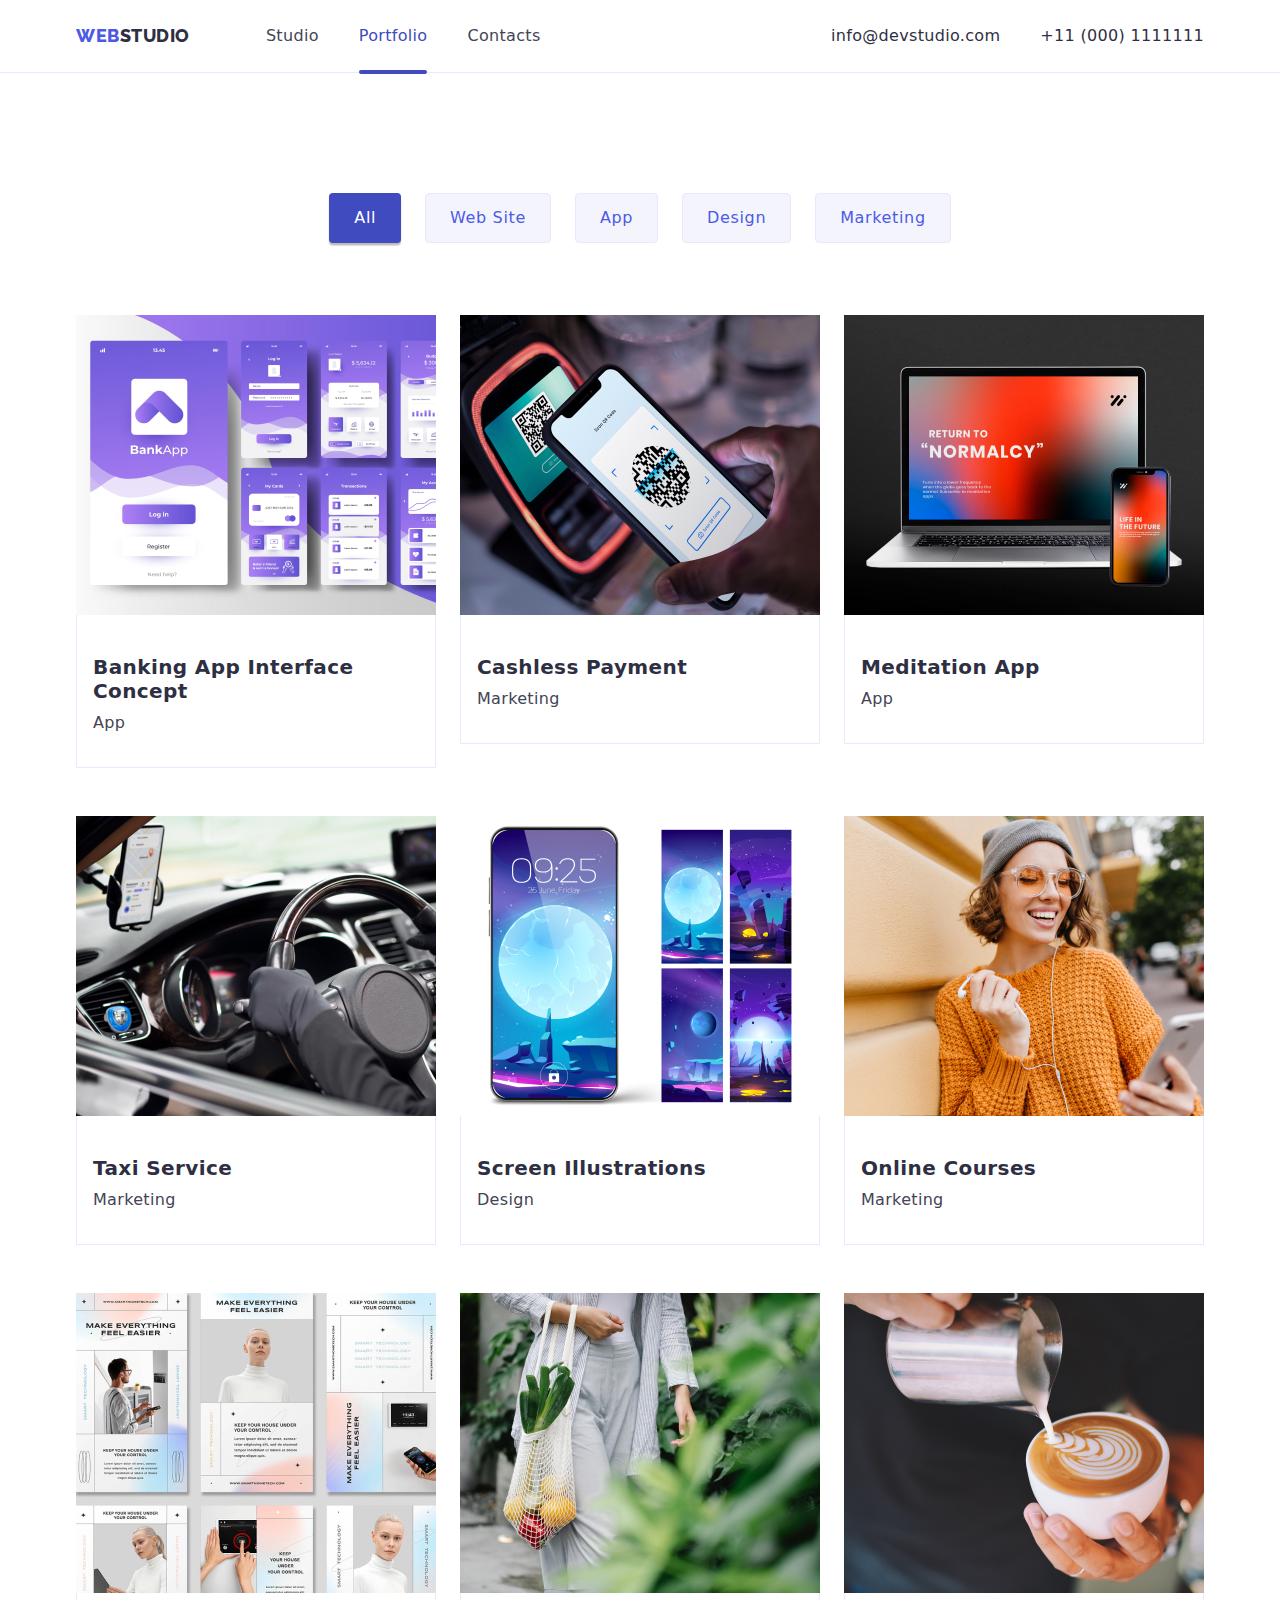
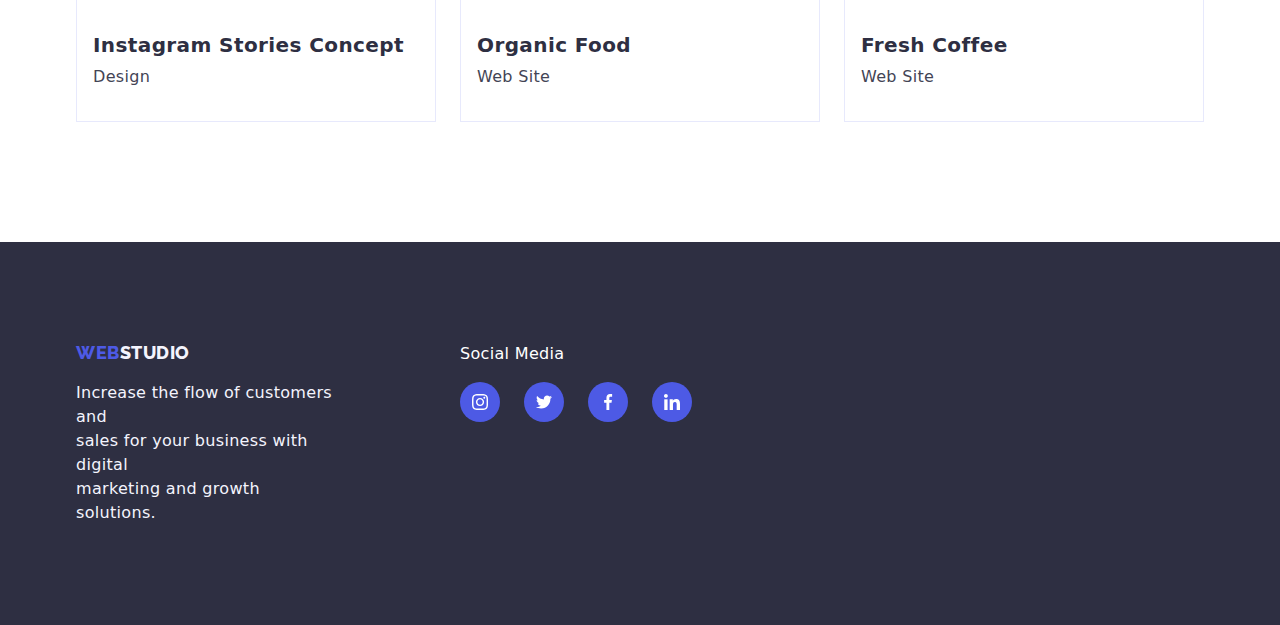
==== portfolio.html @ d68221cf "initial commit" ====
<!DOCTYPE html>
<html lang="en">
  <head>
    <meta charset="UTF-8" />
    <meta name="viewport" content="width=device-width, initial-scale=1.0" />
    <title>Homework 5</title>
    <link rel="preconnect" href="https://fonts.googleapis.com" />
    <link rel="preconnect" href="https://fonts.gstatic.com" crossorigin />
    <link
      href="https://fonts.googleapis.com/css2?family=Raleway:wght@800&family=Roboto:wght@400;500;700;900&display=swap"
      rel="stylesheet"
    />

    <link rel="stylesheet" href="./css/style.css" />
    <link
      rel="stylesheet"
      href="https://cdnjs.cloudflare.com/ajax/libs/modern-normalize/2.0.0/modern-normalize.min.css"
    />
  </head>
  <body>
    <header class="header">
      <!--Navigation-->
      <div class="container header-container">
        <nav class="header-nav">
          <a class="logo link" href="./index.html" style="text-decoration: none"
            >Web<span class="logo-header" style="text-decoration: none"
              >Studio</span
            ></a
          >
          <ul class="header-menu list">
            <li class="menu-item">
              <a href="./index.html" class="menu-link link">Studio </a>
            </li>
            <li class="menu-item">
              <a href="./portfolio.html" class="menu-link link active-menu"
                >Portfolio</a
              >
            </li>
            <li class="menu-item">
              <a href="#" class="link menu-link">Contacts</a>
            </li>
          </ul>
        </nav>
        <address class="address">
          <ul class="list cta">
            <li class="cta-item">
              <a class="link contact-link" href="mailto:info@devstudio.com"
                >info@devstudio.com</a
              >
            </li>
            <li class="cta-item">
              <a class="link contact-link" href="tel:+110001111111"
                >+11 (000) 1111111</a
              >
            </li>
          </ul>
        </address>
      </div>
    </header>
    <main>
      <section class="section">
        <div class="container">
          <h2 class="visually-hidden">Project</h2>
          <ul class="list project-button">
            <li class="button-item">
              <button class="button active-filter" type="button">All</button>
            </li>
            <li class="button-item">
              <button class="button" type="button">Web Site</button>
            </li>
            <li class="button-item">
              <button class="button" type="button">App</button>
            </li>
            <li class="button-item">
              <button class="button" type="button">Design</button>
            </li>
            <li class="button-item">
              <button class="button" type="button">Marketing</button>
            </li>
          </ul>
          <!--Project List-->
          <ul class="list projects">
            <li class="project-item">
              <a href="#" class="project-link link">
                <div class="project-cover-wrap">
                  <img
                    class="project-card-image"
                    src="./images/project1.jpg"
                    alt="bank app interface"
                    width="360"
                    height="300"
                  />
                  <p class="project-cover-text">
                    14 Stylish and User-Friendly App Design Concepts • Task
                    Manager App • Calorie Tracker App • Exotic Fruit Ecommerce
                    App • Cloud Storage App
                  </p>
                </div>
                <div class="container-project">
                  <h3 class="item-title">Banking App Interface Concept</h3>
                  <p class="item-text">App</p>
                </div>
              </a>
            </li>
            <li class="project-item">
              <a href="#" class="project-link link">
                <div class="project-cover-wrap">
                  <img
                    class="project-card-image"
                    src="./images/project2.jpg"
                    alt="qr code payment"
                    width="360"
                    height="300"
                  />
                  <p class="project-cover-text">
                    14 Stylish and User-Friendly App Design Concepts • Task
                    Manager App • Calorie Tracker App • Exotic Fruit Ecommerce
                    App • Cloud Storage App
                  </p>
                </div>
                <div class="container-project">
                  <h3 class="item-title">Cashless Payment</h3>
                  <p class="item-text">Marketing</p>
                </div>
              </a>
            </li>
            <li class="project-item">
              <a href="#" class="project-link link">
                <div class="project-cover-wrap">
                  <img
                    class="project-card-image"
                    src="./images/project3.jpg"
                    alt="laptop and mobile meditation app ui"
                    width="360"
                    height="300"
                  />
                  <p class="project-cover-text">
                    14 Stylish and User-Friendly App Design Concepts • Task
                    Manager App • Calorie Tracker App • Exotic Fruit Ecommerce
                    App • Cloud Storage App
                  </p>
                </div>
                <div class="container-project">
                  <h3 class="item-title">Meditation App</h3>
                  <p class="item-text">App</p>
                </div>
              </a>
            </li>
            <li class="project-item">
              <a href="#" class="project-link link">
                <div class="project-cover-wrap">
                  <img
                    class="project-card-image"
                    src="./images/project4.jpg"
                    alt="car dashboard"
                    width="360"
                    height="300"
                  />
                  <p class="project-cover-text">
                    14 Stylish and User-Friendly App Design Concepts • Task
                    Manager App • Calorie Tracker App • Exotic Fruit Ecommerce
                    App • Cloud Storage App
                  </p>
                </div>
                <div class="container-project">
                  <h3 class="item-title">Taxi Service</h3>
                  <p class="item-text">Marketing</p>
                </div>
              </a>
            </li>
            <li class="project-item">
              <a href="#" class="project-link link">
                <div class="project-cover-wrap">
                  <img
                    class="project-card-image"
                    src="./images/project5.jpg"
                    alt="sample mobile wallpaper design"
                    width="360"
                    height="300"
                  />
                  <p class="project-cover-text">
                    14 Stylish and User-Friendly App Design Concepts • Task
                    Manager App • Calorie Tracker App • Exotic Fruit Ecommerce
                    App • Cloud Storage App
                  </p>
                </div>
                <div class="container-project">
                  <h3 class="item-title">Screen Illustrations</h3>
                  <p class="item-text">Design</p>
                </div>
              </a>
            </li>
            <li class="project-item">
              <a href="#" class="project-link link">
                <div class="project-cover-wrap">
                  <img
                    class="project-card-image"
                    src="./images/project6.jpg"
                    alt="woman holding a phone"
                    width="360"
                    height="300"
                  />
                  <p class="project-cover-text">
                    14 Stylish and User-Friendly App Design Concepts • Task
                    Manager App • Calorie Tracker App • Exotic Fruit Ecommerce
                    App • Cloud Storage App
                  </p>
                </div>
                <div class="container-project">
                  <h3 class="item-title">Online Courses</h3>
                  <p class="item-text">Marketing</p>
                </div>
              </a>
            </li>
            <li class="project-item">
              <a href="#" class="project-link link">
                <div class="project-cover-wrap">
                  <img
                    class="project-card-image"
                    src="./images/project7.png"
                    alt="instagram stories"
                    width="360"
                    height="300"
                  />
                  <p class="project-cover-text">
                    14 Stylish and User-Friendly App Design Concepts • Task
                    Manager App • Calorie Tracker App • Exotic Fruit Ecommerce
                    App • Cloud Storage App
                  </p>
                </div>
                <div class="container-project">
                  <h3 class="item-title">Instagram Stories Concept</h3>
                  <p class="item-text">Design</p>
                </div>
              </a>
            </li>
            <li class="project-item">
              <a href="#" class="project-link link">
                <div class="project-cover-wrap">
                  <img
                    class="project-card-image"
                    src="./images/project8.jpg"
                    alt="bag of fruits"
                    width="360"
                    height="300"
                  />
                  <p class="project-cover-text">
                    14 Stylish and User-Friendly App Design Concepts • Task
                    Manager App • Calorie Tracker App • Exotic Fruit Ecommerce
                    App • Cloud Storage App
                  </p>
                </div>
                <div class="container-project">
                  <h3 class="item-title">Organic Food</h3>
                  <p class="item-text">Web Site</p>
                </div>
              </a>
            </li>
            <li class="project-item">
              <a href="#" class="project-link link">
                <div class="project-cover-wrap">
                  <img
                    class="project-card-image"
                    src="./images/project9.png"
                    alt="coffee"
                    width="360"
                    height="300"
                  />
                  <p class="project-cover-text">
                    14 Stylish and User-Friendly App Design Concepts • Task
                    Manager App • Calorie Tracker App • Exotic Fruit Ecommerce
                    App • Cloud Storage App
                  </p>
                </div>
                <div class="container-project">
                  <h3 class="item-title">Fresh Coffee</h3>
                  <p class="item-text">Web Site</p>
                </div>
              </a>
            </li>
          </ul>
        </div>
      </section>
    </main>
    <footer class="footer">
      <div class="container footer-container">
        <div class="logo-footer-container">
          <a class="logo link" href="./index.html"
            >Web<span class="logo-footer">Studio</span></a
          >
          <p class="item-text">
            Increase the flow of customers and <br />
            sales for your business with digital <br />marketing and growth
            solutions.
          </p>
        </div>
        <div class="socmed-container">
          <p class="socmed-text">Social Media</p>
          <ul class="list footer-svg">
            <li class="footer-svg-item">
              <a href class="link footer-social-link">
                <svg class="link social-icon" width="16" height="16">
                  <use href="./images/icons.svg#icon-instagram"></use>
                </svg>
              </a>
            </li>
            <li class="footer-svg-item">
              <a href class="link footer-social-link">
                <svg class="link social-icon" width="16" height="16">
                  <use href="./images/icons.svg#icon-twitter"></use>
                </svg>
              </a>
            </li>
            <li class="footer-svg-item">
              <a href class="link footer-social-link">
                <svg class="link social-icon" width="16" height="16">
                  <use href="./images/icons.svg#icon-facebook"></use>
                </svg>
              </a>
            </li>
            <li class="footer-svg-item">
              <a href class="link footer-social-link">
                <svg class="link social-icon" width="16" height="16">
                  <use href="./images/icons.svg#icon-linkedin1"></use>
                </svg>
              </a>
            </li>
          </ul>
        </div>
      </div>
    </footer>
  </body>
</html>
---- css/style.css ----
/* CSS RESET */
h1,
h2,
h3,
h4,
h5,
h6,
p {
  margin: 0;
}

html {
  box-sizing: border-box;
}

*,
*::after,
*::before {
  box-sizing: inherit;
}

img {
  display: block;
  max-width: 100%;
  height: auto;
}

/* VARIABLES */

:root {
  --iriscolor: #4d5ae5;
  --ocean: #404bbf;
  --navyblue: #2e2f42;
  --slate: #434455;
  --dairy: #fcfcfc;
  --cloud: #f4f4fd;
  --white: #ffffff;
  --cornflower: #e7e9fc;
  --green: #31d0aa;
  --lightslate: #8e8f99;
}

/* GENERAL STYLES */

body {
  font-family: "Roboto", sans-serif;
  font-style: normal;
  font-weight: 400;
  color: var(--slate);
  background-color: var(--white);
  margin: 0;
}

.link {
  color: inherit;
  list-style: none;
  text-decoration: none;
}

.list {
  list-style: none;
  margin: 0;
  padding: 0;
}

.container {
  width: 1158px;
  margin: 0 auto;
  padding: 0 15px;
}

/* Header Navigation */

.header {
  border-bottom: 1px solid var(--cornflower);
  background-color: var(--white);
}

.header-container {
  display: flex;
  align-items: center;
  justify-content: space-between;
}

.header-nav {
  display: flex;
  align-items: center;
  justify-content: space-between;
}

.header-menu {
  font-weight: 500;
  font-size: 16px;
  line-height: 24px;
  letter-spacing: 0.02em;
  display: flex;
  gap: 40px;
  margin-left: 76px;
}

.menu-link {
  display: block;
  padding: 24px 0;
  position: relative;

  transition: color 250ms cubic-bezier(0.4, 0, 0.2, 1);
}

.menu-link:hover,
.menu-link:focus {
  color: var(--iriscolor);
}

.menu-link::after {
  content: "";
  border-radius: 2px;
  border: 2px solid transparent;
  height: 4px;
  width: 0;
  position: absolute;
  left: 0;
  bottom: -2px;

  transition: width 250ms cubic-bezier(0.4, 0, 0.2, 1),
    background-color 250ms cubic-bezier(0.4, 0, 0.2, 1),
    border 250ms cubic-bezier(0.4, 0, 0.2, 1);
}

.active-menu::after,
.menu-link:hover::after,
.menu-link:focus::after {
  border: 2px solid var(--ocean);
  background-color: var(--ocean);
  width: 100%;
}

.active-menu::after {
  content: "";
  border: 2px solid var(--ocean);
  border-radius: 2px;
  background-color: var(ocean);
  height: 4px;
  position: absolute;
  left: 0;
  bottom: -2px;
}

.active-menu,
.menu-link:hover,
.menu-link:focus {
  color: var(--ocean);
}

.address {
  font-style: normal;
  display: flex;
  align-items: center;
}

.section {
  padding: 120px 0;
}

.footer-container {
  display: flex;
  align-items: baseline;
  gap: 120px;
}

.logo {
  font-family: "Raleway", sans-serif;
  font-weight: 800;
  font-size: 18px;
  line-height: 1.17;
  letter-spacing: 0.03em;
  text-transform: uppercase;
  color: var(--iriscolor);
  /* margin-right: 76px; */
}

/* Navigation Menu */

.cta {
  display: flex;
  gap: 40px;
}

/* HERO SECTION */

.hero-section {
  background-color: var(--navyblue);
  text-align: center;
  color: var(--white);
  padding: 188px 0;
  background-image: linear-gradient(
      rgba(46, 47, 66, 0.7),
      rgba(46, 47, 66, 0.7)
    ),
    url(../images/people-office-1.jpg);
  max-width: 1440px;
  background-repeat: no-repeat;
  background-position: center;
  background-size: cover;
}

.hero-title {
  font-size: 56px;
  font-weight: 700;
  line-height: 60px;
  letter-spacing: 1.12px;
}

.hero-button {
  background-color: var(--iriscolor);
  font-size: 16px;
  font-weight: 500;
  line-height: 24px;
  letter-spacing: 0.64px;
  border: none;
  color: var(--white);
  display: inline-flex;
  padding: 16px 32px;
  gap: 10px;
  border-radius: 4px;
  box-shadow: 0px 4px 4px 0px rgba(0, 0, 0, 0.15);
  margin: 0 auto;
  margin-top: 48px;

  transition: background-color 250ms cubic-bezier(0.4, 0, 0.2, 1),
    color 250ms cubic-bezier(0.4, 0, 0.2, 1);
}

.hero-button:hover,
.hero-button:focus {
  background-color: var(--ocean);
  cursor: pointer;
}

.section-no-top-padding {
  padding-top: 0;
}

.section-grey {
  background-color: var(--cloud);
}

.list-card {
  display: flex;
  gap: 24px;
}

.visually-hidden {
  position: absolute;
  width: 1px;
  height: 1px;
  margin: -1px;
  border: 0;
  padding: 0;
  white-space: nowrap;
  clip-path: inset(100%);
  clip: rect(0 0 0 0);
  overflow: hidden;
}

/* PORTFOLIO BUTTON*/

.button {
  color: var(--iriscolor);
  font-family: inherit;
  font-weight: 500;
  font-size: 16px;
  font-style: normal;
  line-height: 24px;
  letter-spacing: 0.64px;
  border-radius: 4px;
  border: 1px solid var(--cornflower);
  background-color: var(--cloud);
  padding: 12px 24px;

  transition: background-color 250ms cubic-bezier(0.4, 0, 0.2, 1),
    color 250ms cubic-bezier(0.4, 0, 0.2, 1),
    box-shadow 250ms cubic-bezier(0.4, 0, 0.2, 1),
    border 250ms cubic-bezier(0.4, 0, 0.2, 1);
}

.active-filter,
.button:hover,
.button:focus {
  color: var(--white);
  background-color: var(--ocean);
  /* cursor: pointer; */
  border: 1px solid transparent;
  /* border-radius: 4px; */
  background: var(--OCEAN, #404bbf);
  box-shadow: 0px 2px 2px 0px rgba(0, 0, 0, 0.12),
    0px 2px 1px 0px rgba(0, 0, 0, 0.08), 0px 3px 1px 0px rgba(0, 0, 0, 0.1);
}

.project-button {
  display: flex;
  justify-content: center;
  gap: 24px;
  margin-bottom: 72px;
}

.projects {
  display: flex;
  flex-wrap: wrap;
  gap: 48px 24px;
}

.project-item {
  width: calc((100% - 48px) / 3);
}

.project-link {
  transition: box-shadow 250ms cubic-bezier(0.4, 0, 0.2, 1);
}

.project-link:hover,
.project-link:focus {
  box-shadow: 0px 2px 1px 0px rgba(46, 47, 66, 0.08),
    0px 1px 1px 0px rgba(46, 47, 66, 0.16),
    0px 1px 6px 0px rgba(46, 47, 66, 0.08);
}

.project-cover-wrap {
  position: relative;
  overflow: hidden;
}

.project-cover-text {
  position: absolute;
  top: 0;
  height: 100%;
  width: 100%;
  padding: 40px;
  font-size: 16px;
  line-height: 24px;
  font-weight: 400px;
  letter-spacing: 0.32px;
  color: var(--cloud);
  background-color: var(--iriscolor);
  transform: translateY(100%);
  transition: transform 250ms cubic-bezier(0.4, 0, 0.2, 1);
}

.project-link:hover .project-cover-text,
.project-link:focus .project-cover-text {
  transform: translateY(0);
}

.contact-link {
  line-height: 1.5;
  letter-spacing: 0.02em;
  color: var(--navyblue);

  transition: color 250ms cubic-bezier(0.4, 0, 0.2, 1);
}

.contact-link:hover,
.contact-link:focus {
  color: var(--ocean);
}

.logo-header {
  color: var(--navyblue);
}

.feature-list {
  display: flex;
  gap: 24px;
}

.feature-item {
  width: calc((100% - 72px) / 4);
}

.list-offer {
  display: flex;
  gap: 24px;
}

.section-title {
  font-size: 36px;
  line-height: 1.11;
  text-align: center;
  text-transform: capitalize;
  letter-spacing: 0.02em;
  color: var(--navyblue);
  margin-bottom: 72px;
}

.card-item {
  background-color: var(--white);
  border-radius: 0px 0px 4px 4px;
  box-shadow: 0px 2px 1px 0px rgba(46, 47, 66, 0.08),
    0px 1px 1px 0px rgba(46, 47, 66, 0.16),
    0px 1px 6px 0px rgba(46, 47, 66, 0.08);
}

.card-container {
  padding: 32px 0;
  text-align: center;
}

.icon-container {
  display: flex;
  justify-content: center;
  padding: 24px 0;
  border-radius: 4px;
  background-color: var(--cloud);
  /* margin-bottom: 8px; */
}

.item-name {
  font-weight: 500;
  font-size: 20px;
  line-height: 1.2;
  letter-spacing: 0.32px;
  color: var(--navyblue);
  margin-bottom: 8px;
}

.item-title {
  font-size: 20px;
  line-height: 24px;
  letter-spacing: 0.4px;
  color: var(--navyblue);
  margin-top: 8px;
  margin-bottom: 8px;
}

.item-text {
  font-size: 16px;
  font-weight: 400;
  line-height: 24px;
  letter-spacing: 0.32px;
}

.social-link {
  width: 100%;
  height: 100%;
  border-radius: 50%;
  color: var(--white);
  background-color: var(--iriscolor);

  display: flex;
  align-items: center;
  justify-content: center;

  transition: background-color 250ms cubic-bezier(0.4, 0, 0.2, 1);
}

.socmed-list {
  display: flex;
  justify-content: center;
  gap: 24px;
  margin-top: 8px;
}
.socmed-icon {
  width: 40px;
  height: 40px;
}

.social-icon {
  fill: currentColor;
}

.social-link:hover,
.social-link:focus {
  background-color: var(--ocean);
}

/* CUSTOMERS SECTION */

.customers-list {
  display: flex;
  gap: 24px;
}

.customers-item {
  width: 168px;
  height: 88px;
}

.customers-link {
  width: 100%;
  height: 100%;

  border: 1px solid var(--lightslate);
  border-radius: 5px;
  display: flex;
  justify-content: center;
  align-items: center;
  color: var(--lightslate);

  transition: border-color 250ms cubic-bezier(0.4, 0, 0.2, 1),
    color 250ms cubic-bezier(0.4, 0, 0.2, 1);
}

.customers-link:hover,
.customers-link:focus {
  border-color: var(--ocean);
  color: var(--ocean);
}

.customers-icon {
  width: 104px;
  height: 56px;
  fill: currentColor;
}

/* FOOTER SECTION */

.footer {
  background: var(--NAVY-BLUE, #2e2f42);
  padding: 100px 0;
}

.logo-footer {
  color: var(--cloud);
}

.footer .item-text {
  color: var(--cloud);
  font-size: 16px;
  font-style: normal;
  font-weight: 400;
  line-height: 24px; /* 150% */
  letter-spacing: 0.32px;
  max-width: 264px;
  margin-top: 18px;
}

.socmed-text {
  font-size: 16px;
  font-weight: 500;
  line-height: 24px;
  letter-spacing: 0.32px;
  color: var(--white);
}

.footer-social-link {
  width: 100%;
  height: 100%;
  border-radius: 50%;
  color: var(--white);
  background-color: var(--iriscolor);

  display: flex;
  align-items: center;
  justify-content: center;

  transition: background-color 250ms cubic-bezier(0.4, 0, 0.2, 1);
}

.footer-svg {
  display: flex;
  justify-content: center;
  gap: 24px;
  margin-top: 16px;
}

.footer-social-link:hover,
.footer-social-link:focus {
  background-color: #31d0aa;
}

.footer-svg-item {
  width: 40px;
  height: 40px;
}

/* PORTFOLIO */

.project-link:hover,
.project-link:focus {
  box-shadow: 0px 2px 1px 0px rgba(46, 47, 66, 0.08),
    0px 1px 1px 0px rgba(46, 47, 66, 0.16),
    0px 1px 6px 0px rgba(46, 47, 66, 0.08);
}

.project-link {
  display: block;
}

.container-project {
  padding: 32px 16px;
  border: 1px solid var(--cornflower);
  border-top: none;
}

/* MODAL WINDOW */
.backdrop {
  position: fixed;
  top: 0;
  left: 0;
  width: 100%;
  height: 100%;
  background-color: rgba(46, 47, 66, 0.4);
  opacity: 1;

  transition: opacity 250ms cubic-bezier(0.4, 0, 0.2, 1);
}

.modal {
  position: absolute;
  top: 50%;
  left: 50%;
  min-width: 408px;
  min-height: 584px;
  background-color: var(--dairy);
  box-shadow: 0px 2px 1px 0px rgba(0, 0, 0, 0.2),
    0px 1px 3px 0px rgba(0, 0, 0, 0.12), 0px 1px 1px 0px rgba(0, 0, 0, 0.14);
  border-radius: 4px;

  transform: translate(-50%, -50%) scale(1);
  transition: transform 250ms cubic-bezier(0.4, 0, 0.2, 1);
}

.backdrop.is-hidden {
  transform: translate (-50%, -50%) scale(0);
}

.modal-close {
  position: absolute;
  top: 8px;
  right: 8px;
  padding: 0;
  display: flex;
  justify-content: center;
  align-items: center;
  width: 30px;
  height: 30px;

  background-color: var(--cornflower);
  color: var(--navyblue);
  border: 1px solid rgba(0, 0, 0, 0.1);
  border-radius: 15px;
  cursor: pointer;

  transition: color 250ms cubic-bezier(0.4, 0, 0.2, 1),
    background-color 250ms cubic-bezier(0.4, 0, 0.2, 1);
}

.modal-close-icon {
  fill: currentColor;
}

.modal-close:hover,
.modal-close:focus {
  background-color: var(--ocean);
  color: var(--white);
}

.is-hidden {
  visibility: none;
  opacity: 0;
  pointer-events: none;
}
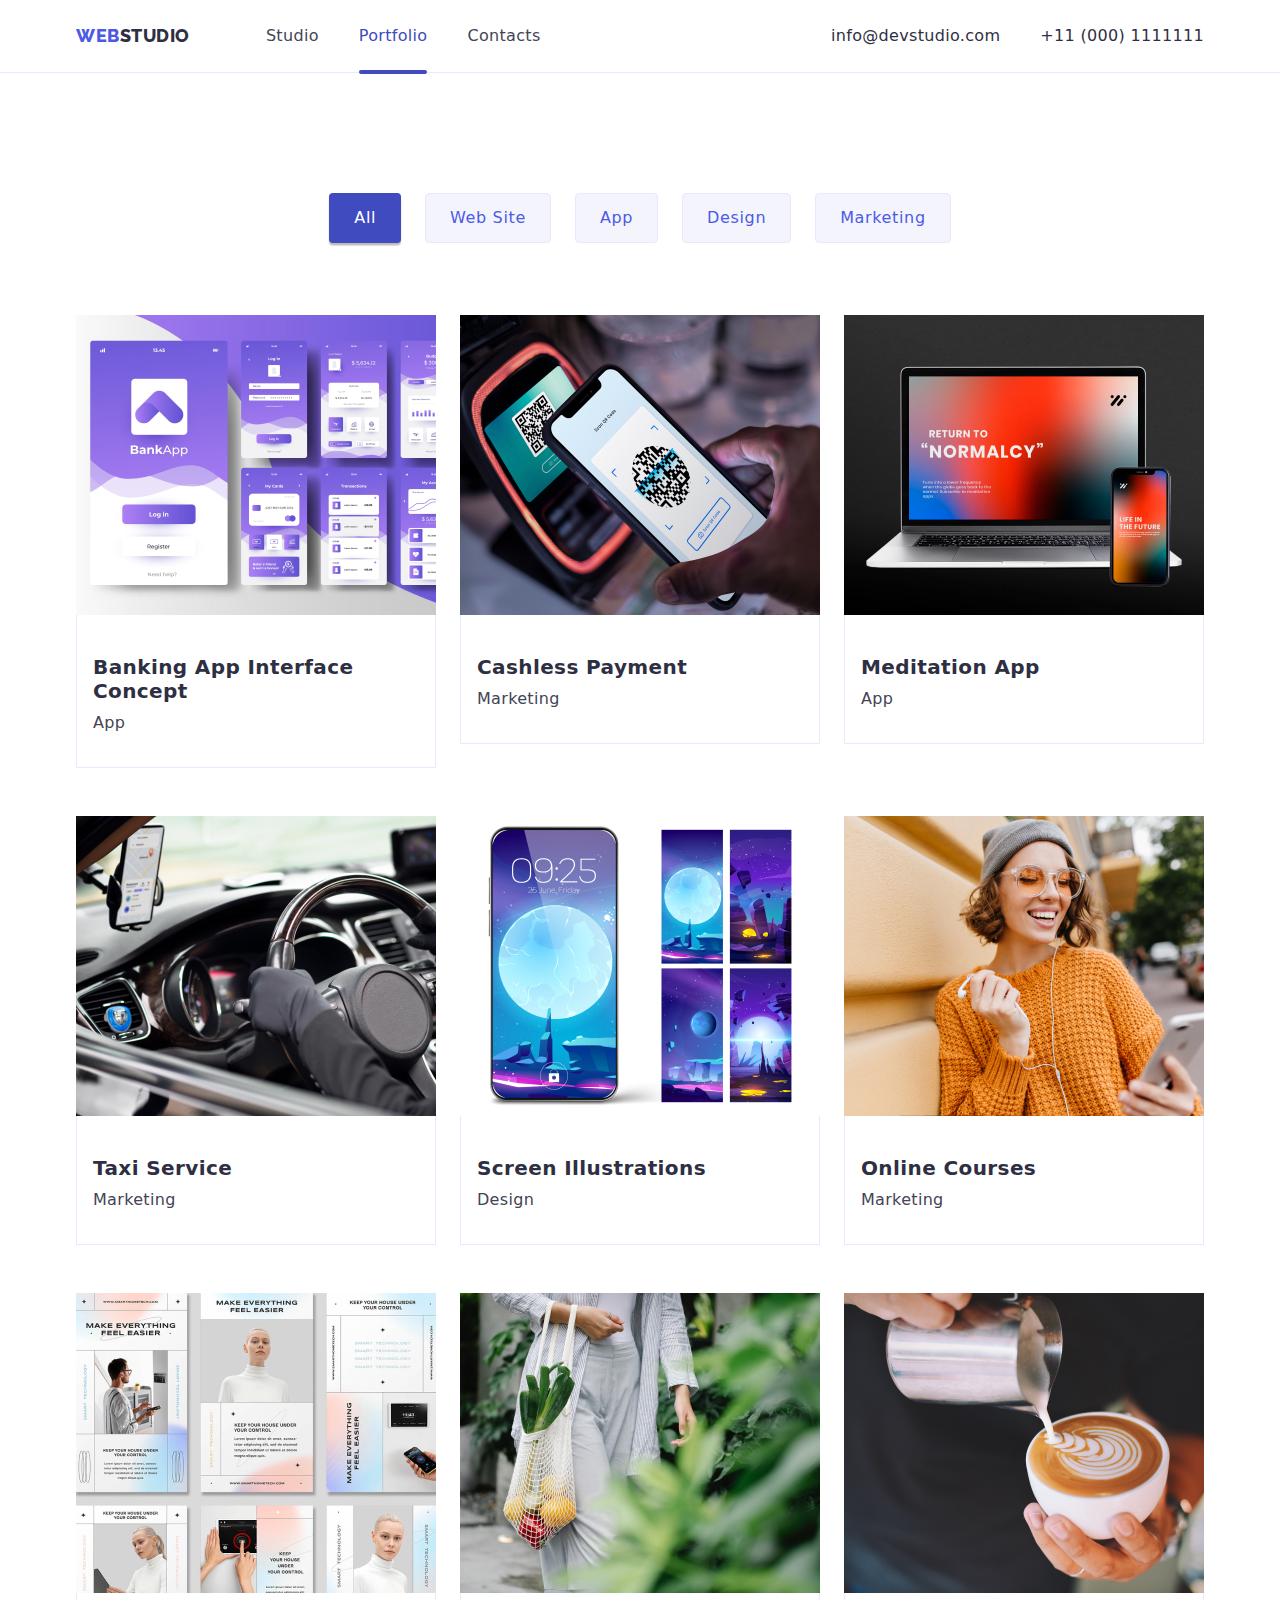
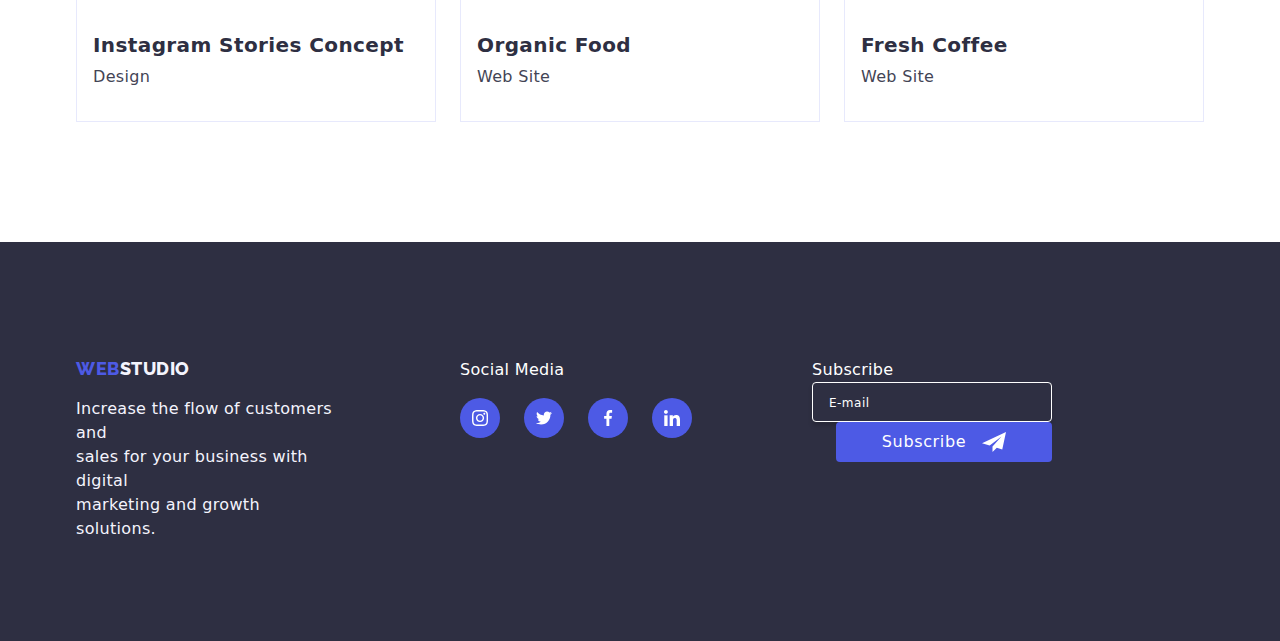
==== commit 37136771: "initial commit" ====
--- a/portfolio.html
+++ b/portfolio.html
@@ -3,7 +3,7 @@
   <head>
     <meta charset="UTF-8" />
     <meta name="viewport" content="width=device-width, initial-scale=1.0" />
-    <title>Homework 5</title>
+    <title>Homework 6</title>
     <link rel="preconnect" href="https://fonts.googleapis.com" />
     <link rel="preconnect" href="https://fonts.gstatic.com" crossorigin />
     <link
@@ -327,6 +327,32 @@
             </li>
           </ul>
         </div>
+        <div class="footer-form footer-container">
+          <form
+            class="email-label"
+            name="subscribe_form"
+            autocomplete="on"
+            method=""
+          >
+            <p class="socmed-text">Subscribe</p>
+            <label class="footer-form_label">
+              <input
+                type="email"
+                name="email"
+                placeholder="E-mail"
+                class="footer-form-input"
+                required
+              />
+            </label>
+
+            <button type="submit" class="footer-form-button">
+              Subscribe
+              <svg class="footer-form-svgsubscribe">
+                <use href="./images/icons.svg#submit"></use>
+              </svg>
+            </button>
+          </form>
+        </div>
       </div>
     </footer>
   </body>
--- a/css/style.css
+++ b/css/style.css
@@ -164,7 +164,7 @@
 .footer-container {
   display: flex;
   align-items: baseline;
-  gap: 120px;
+  gap: 0 120px;
 }
 
 .logo {
@@ -572,6 +572,77 @@
   height: 40px;
 }
 
+/* continuation bukas -start-*/
+
+.footer-form-input {
+  color: var(--white);
+  width: 240px;
+  height: 40px;
+  padding: 8px 16px;
+  display: flex;
+  font-size: 14px;
+  background: var(--navyblue);
+  border-radius: 4px;
+  border: 1px solid var(--white);
+  box-shadow: 0px 4px 4px 0px rgba(0, 0, 0, 0.15);
+}
+
+.email-label {
+  margin-top: 16px;
+  display: flex;
+  flex-direction: column;
+}
+
+.footer-form-input::placeholder {
+  color: var(--white);
+  font-size: 12px;
+  font-style: normal;
+  font-weight: 400;
+  line-height: 24px;
+  letter-spacing: 0.48px;
+}
+
+.footer-form-button {
+  height: 40px;
+  display: inline-flex;
+  padding: 8px 24px;
+  justify-content: center;
+  align-items: center;
+  gap: 16px;
+  margin-left: 24px;
+  border: none;
+  font-weight: 500;
+  line-height: 24px;
+  letter-spacing: 0.64px;
+  border-radius: 4px;
+  color: var(--white);
+  background: var(--iriscolor);
+  cursor: pointer;
+  transition: background color 250ms cubic-bezier(0.4, 0, 0.2, 1),
+    color 250ms cubic-bezier(0.4, 0, 0.2, 1);
+}
+
+.footer-form-button:focus,
+.footer-form-buton:hover {
+}
+
+.footer-form-svgsubscribe {
+  width: 24px;
+  height: 24px;
+  fill: currentColor;
+  /* for svg icon, we use "fill" 
+  fill: white; 
+  or use currentColor because it will inherit our color in color button */
+}
+
+.footer-form_label {
+  display: block;
+  color: var(--white);
+  font-weight: 500;
+}
+
+/* continuaton bukas -end- */
+
 /* PORTFOLIO */
 
 .project-link:hover,
@@ -605,6 +676,7 @@
 }
 
 .modal {
+  padding: 72px 24px 24px;
   position: absolute;
   top: 50%;
   left: 50%;
@@ -619,14 +691,24 @@
   transition: transform 250ms cubic-bezier(0.4, 0, 0.2, 1);
 }
 
+.modal-title {
+  font-weight: 500;
+  font-size: 16px;
+  line-height: 24px;
+  letter-spacing: 0.32px;
+  text-align: center;
+  color: var(--navyblue);
+  margin-bottom: 30px;
+}
+
 .backdrop.is-hidden {
   transform: translate (-50%, -50%) scale(0);
 }
 
 .modal-close {
   position: absolute;
-  top: 8px;
-  right: 8px;
+  top: 24px;
+  right: 24px;
   padding: 0;
   display: flex;
   justify-content: center;
@@ -659,3 +741,118 @@
   opacity: 0;
   pointer-events: none;
 }
+
+/* Modal Form */
+
+.form-field {
+  display: block;
+  position: relative;
+  margin-bottom: 29px;
+}
+
+.form-label {
+  position: absolute;
+  top: -16px;
+  font-size: 12px;
+  line-height: 0.87px;
+  letter-spacing: 0.48px;
+}
+
+.form-input {
+  width: 100%;
+  /* margin: 0 0 29px 0; */
+  padding: 11px 16px 11px 40px;
+  border: 1px solid rgba(46, 47, 66, 0.4);
+  border-radius: 4px;
+
+  line-height: 0.87px;
+  letter-spacing: 0.01em;
+
+  color: var(--navyblue);
+  transition: border-color 250ms cubic-bezier(0.4, 0, 0.2, 1);
+}
+
+.form-input:hover + svg,
+.form-input:focus + svg {
+  fill: var(--iriscolor);
+}
+
+.form-input:hover,
+.form-input:focus,
+.form-textarea:hover,
+.form-textarea:focus {
+  outline: 0;
+  border-color: var(--iriscolor);
+}
+
+/* -done- */
+.form-textarea {
+  padding: 11px;
+  border: 1px solid rgba(46, 47, 66, 0.4);
+  border-radius: 4px;
+  /* padding: 20px; */
+  width: 100%;
+  resize: none;
+  height: 120px;
+}
+/* -done- */
+
+.form-textarea::placeholder {
+  color: rgba(46, 47, 66, 0.4);
+  font-size: 12px;
+  font-weight: 400;
+  line-height: 14px;
+  letter-spacing: 0.48px;
+}
+
+.form-input-icon {
+  position: absolute;
+  transform: translateY(-50%);
+  top: 50%;
+  left: 13px;
+  width: 18px;
+  height: 24px;
+  fill: var(--navyblue);
+  transition: 250ms cubic-bezier(0.4, 0, 0.2, 1);
+}
+
+.form-agreement-box-text {
+  flex-shrink: 0;
+  color: var(--lightslate);
+  font-size: 12px;
+  font-weight: 400;
+  line-height: 14px;
+  letter-spacing: 0.48px;
+}
+
+/* Form Button */
+
+.form-button-container {
+  display: flex;
+  align-items: center;
+  justify-content: center;
+  width: 100%;
+  margin-top: 24px;
+}
+
+.form-button {
+  width: 169px;
+  height: 56px;
+  padding: 16px 32px;
+  border: none;
+  font-weight: 500;
+  letter-spacing: 0.64px;
+  border-radius: 4px;
+  background-color: var(--iriscolor);
+  color: var(--white);
+  box-shadow: 0px 4px 4px 0px rgba(0, 0, 0, 0.15);
+  cursor: pointer;
+
+  transition: background-color 250ms cubic-bezier(0.4, 0, 0.2, 1),
+    color 250ms cubic-bezier(0.4, 0, 0.2, 1);
+}
+
+.form-button:hover,
+.form-button:focus {
+  background-color: var(--ocean);
+}
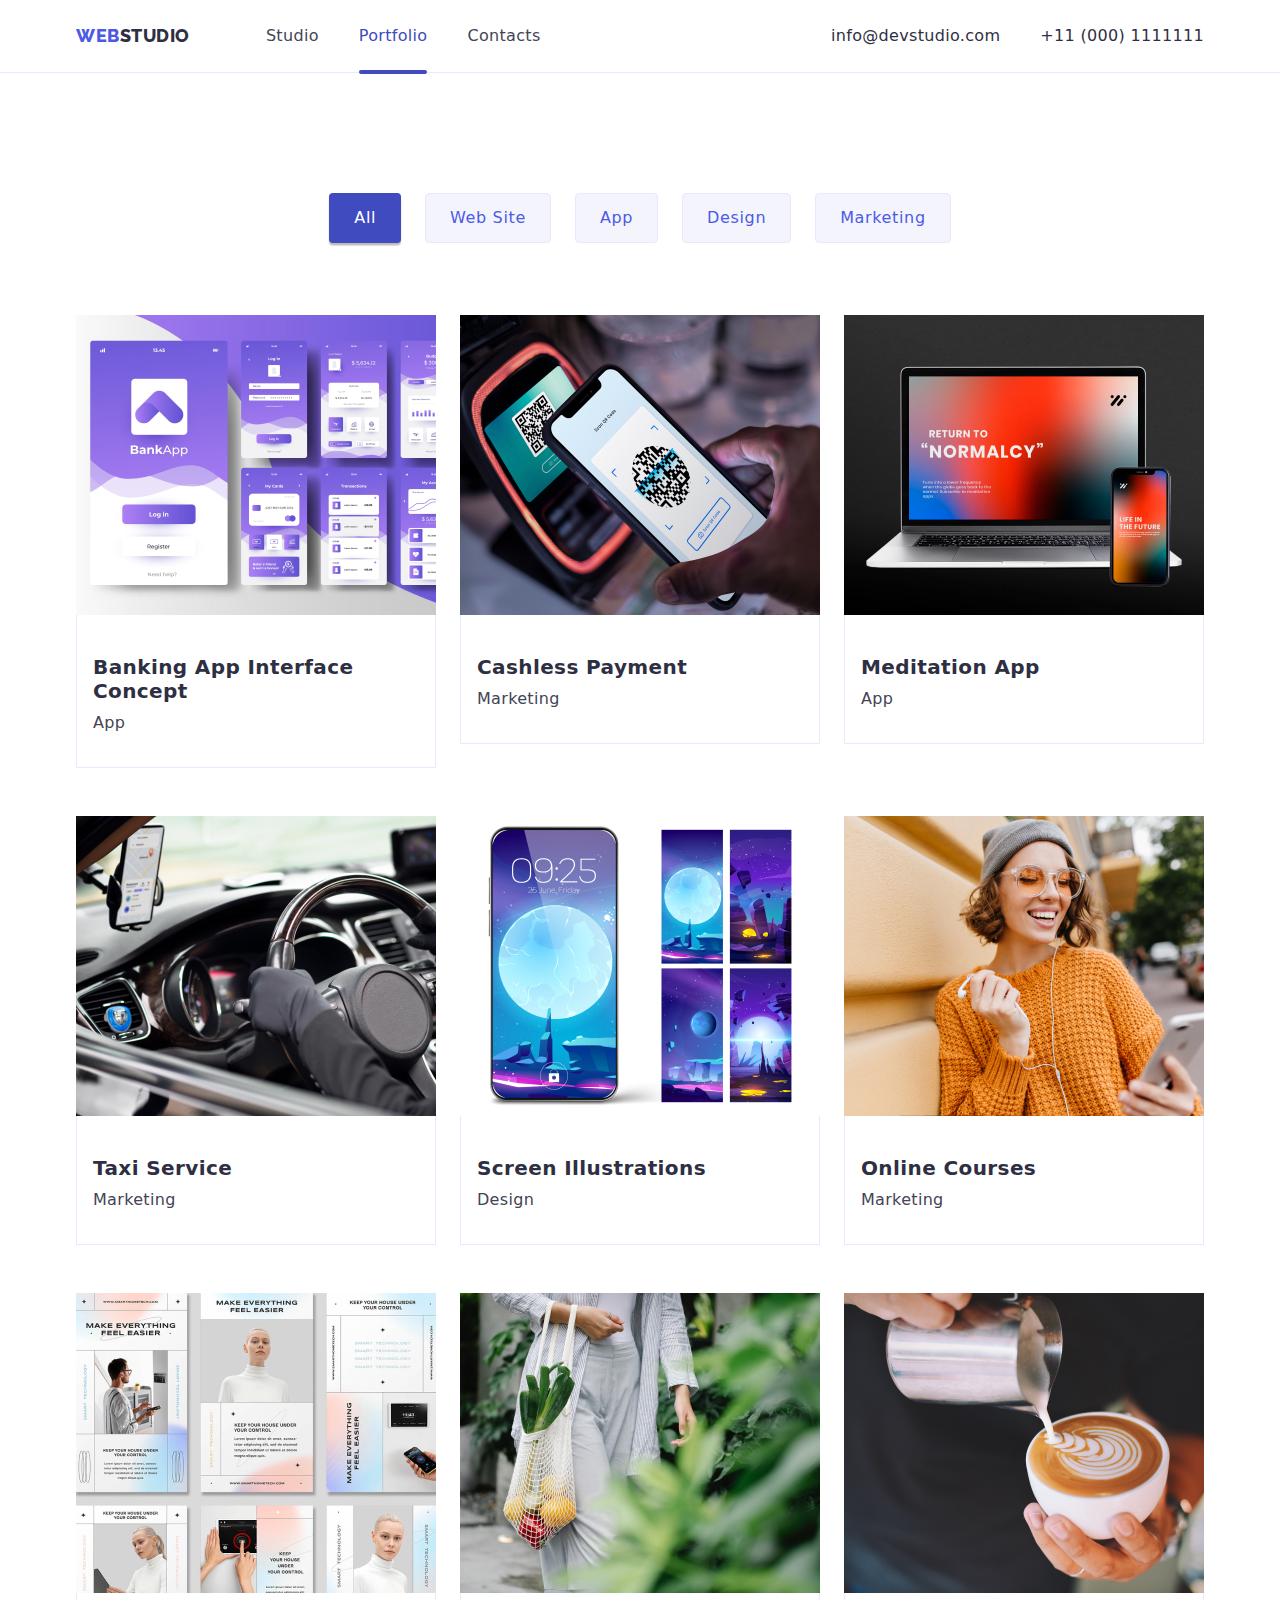
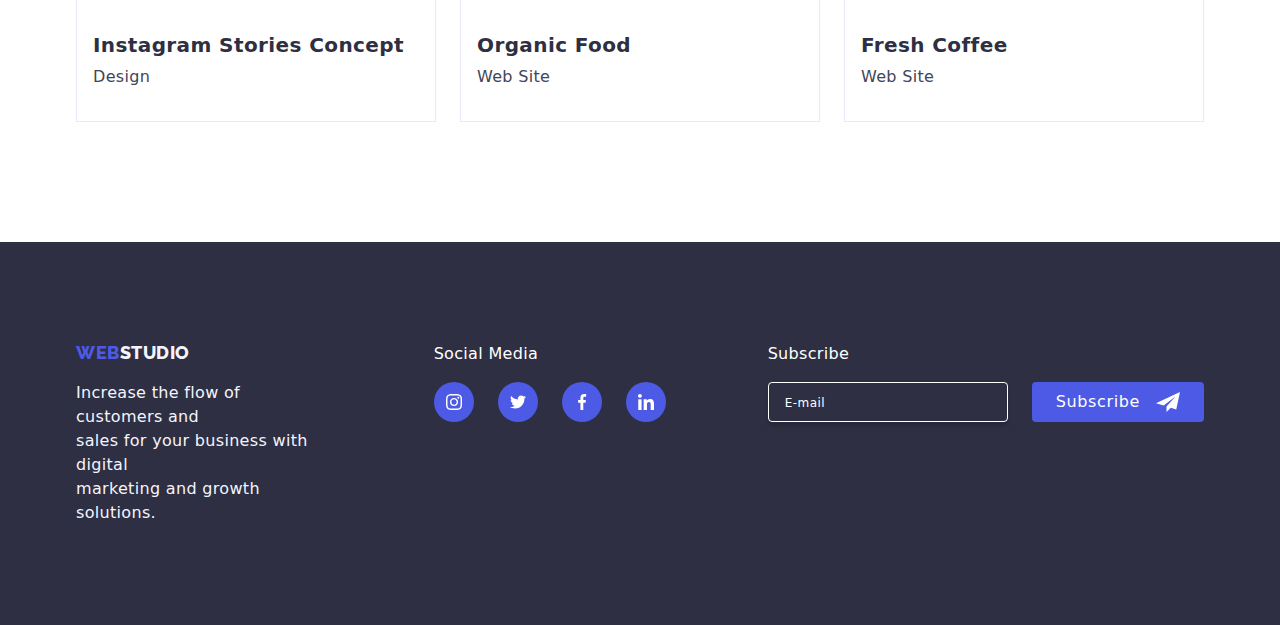
==== commit 43e70b80: "portfolio footer" ====
--- a/portfolio.html
+++ b/portfolio.html
@@ -327,15 +327,15 @@
             </li>
           </ul>
         </div>
-        <div class="footer-form footer-container">
+        <div class="footer-form">
+          <p class="socmed-text">Subscribe</p>
           <form
             class="email-label"
             name="subscribe_form"
             autocomplete="on"
             method=""
           >
-            <p class="socmed-text">Subscribe</p>
-            <label class="footer-form_label">
+            <label class="footer-form-label">
               <input
                 type="email"
                 name="email"
--- a/css/style.css
+++ b/css/style.css
@@ -164,7 +164,7 @@
 .footer-container {
   display: flex;
   align-items: baseline;
-  gap: 0 120px;
+  gap: 0 102px;
 }
 
 .logo {
@@ -590,7 +590,6 @@
 .email-label {
   margin-top: 16px;
   display: flex;
-  flex-direction: column;
 }
 
 .footer-form-input::placeholder {
@@ -616,14 +615,15 @@
   letter-spacing: 0.64px;
   border-radius: 4px;
   color: var(--white);
-  background: var(--iriscolor);
+  background-color: var(--iriscolor);
   cursor: pointer;
-  transition: background color 250ms cubic-bezier(0.4, 0, 0.2, 1),
-    color 250ms cubic-bezier(0.4, 0, 0.2, 1);
+
+  transition: background-color 250ms cubic-bezier(0.4, 0, 0.2, 1);
 }
 
 .footer-form-button:focus,
-.footer-form-buton:hover {
+.footer-form-button:hover {
+  background-color: var(--ocean);
 }
 
 .footer-form-svgsubscribe {
@@ -641,7 +641,32 @@
   font-weight: 500;
 }
 
-/* continuaton bukas -end- */
+/* Agreement */
+.form-agreement {
+  display: flex;
+  align-items: center;
+  justify-content: center;
+}
+
+.form-checkbox-icon {
+  fill: none;
+  border: 1px solid rgba(46, 47, 66, 0.4);
+  border-radius: 2px;
+  margin-right: 7px;
+  transition: border-color 250ms cubic-bezier(0.4, 0, 0.2, 1),
+    background-color 250ms cubic-bezier(0.4, 0, 0.2, 1),
+    fill 250ms cubic-bezier(0.4, 0, 0.2, 1);
+}
+
+.form-checkbox:checked + .form-checkbox-icon {
+  background-color: var(--ocean);
+  border-color: var(--ocean);
+  fill: var(--cloud);
+}
+
+.form-terms {
+  color: var(--iriscolor);
+}
 
 /* PORTFOLIO */
 
